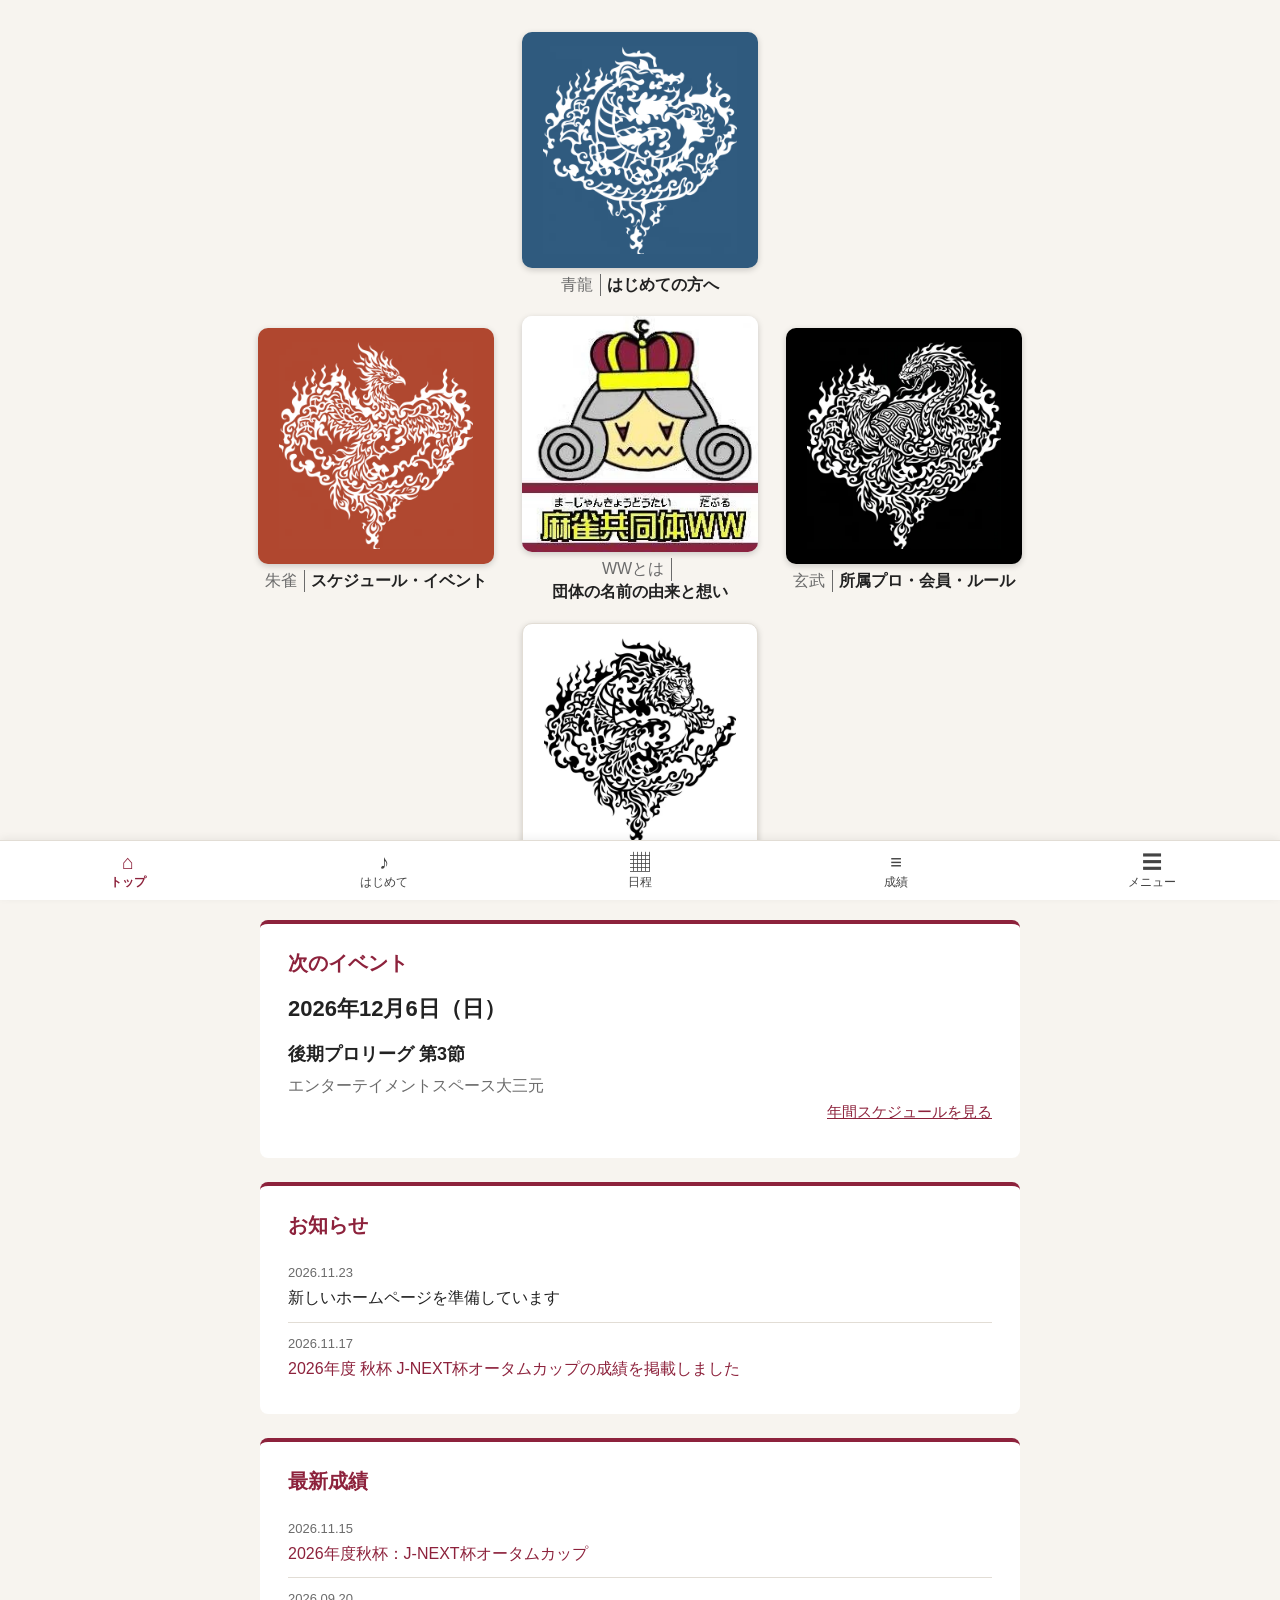
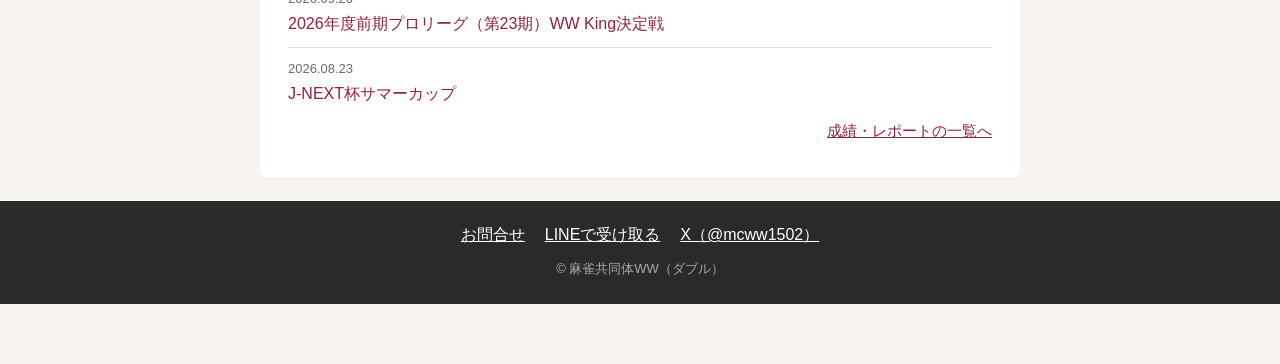
==== index.html @ 157da6ee "麻雀共同体WW ホームページ 初版（確認用・noindex と robots.txt で検索に出さない） Co-Authored-By: Claude Opus 5.5 <noreply@anthro" ====
<!doctype html>
<html lang="ja">
<head>
<meta charset="utf-8">
<meta name="viewport" content="width=device-width, initial-scale=1">
<meta name="robots" content="noindex, nofollow"><!-- 確認用：本番公開のときに消す（更新手順書 6章） -->
<title>麻雀共同体WW（ダブル）</title>
<meta name="description" content="関西・大阪中心の競技麻雀のプロ団体「麻雀共同体WW」。毎週水曜のWW道場は予約不要・飛び入り参加OK。">
<link rel="stylesheet" href="css/style.css">
</head>
<body>

<main id="main">

  <!-- 四神メニュー -->
  <nav class="shijin" aria-label="メインメニュー">
    <h1 class="visually-hidden">麻雀共同体WW（ダブル）</h1>

    <a class="tile tile-logo" href="about.html">
      <span class="tile-box">
        <img src="img/logo.webp" alt="麻雀共同体WW（ダブル）のロゴ" width="256" height="256"
             onerror="this.hidden=true;this.nextElementSibling.hidden=false">
        <span class="logo-fallback" hidden>麻雀共同体<br>WW</span>
      </span>
      <span class="tile-label"><span class="tile-god">WWとは</span><span class="tile-desc">団体の名前の由来と想い</span></span>
    </a>

    <a class="tile tile-seiryu" href="beginners.html">
      <span class="tile-box">
        <img src="img/seiryu.webp" alt="青龍の図柄" width="480" height="514" loading="eager"
             onerror="this.hidden=true;this.nextElementSibling.hidden=false">
        <span class="tile-fallback" hidden>青龍</span>
      </span>
      <span class="tile-label"><span class="tile-god">青龍</span><span class="tile-desc">はじめての方へ</span></span>
    </a>

    <a class="tile tile-suzaku" href="schedule.html">
      <span class="tile-box">
        <img src="img/suzaku.webp" alt="朱雀の図柄" width="480" height="514"
             onerror="this.hidden=true;this.nextElementSibling.hidden=false">
        <span class="tile-fallback" hidden>朱雀</span>
      </span>
      <span class="tile-label"><span class="tile-god">朱雀</span><span class="tile-desc">スケジュール・イベント</span></span>
    </a>

    <a class="tile tile-genbu" href="members.html">
      <span class="tile-box">
        <img src="img/genbu.webp" alt="玄武の図柄" width="480" height="514"
             onerror="this.hidden=true;this.nextElementSibling.hidden=false">
        <span class="tile-fallback" hidden>玄武</span>
      </span>
      <span class="tile-label"><span class="tile-god">玄武</span><span class="tile-desc">所属プロ・会員・ルール</span></span>
    </a>

    <a class="tile tile-byakko" href="results.html">
      <span class="tile-box">
        <img src="img/byakko.webp" alt="白虎の図柄" width="480" height="514"
             onerror="this.hidden=true;this.nextElementSibling.hidden=false">
        <span class="tile-fallback" hidden>白虎</span>
      </span>
      <span class="tile-label"><span class="tile-god">白虎</span><span class="tile-desc">成績・レポート</span></span>
    </a>
  </nav>

  <!-- 次のイベント -->
  <section class="block" aria-labelledby="h-next">
    <h2 id="h-next">次のイベント</h2>
    <div id="next-event" class="next-event"><p class="muted">読み込み中…</p></div>
    <p class="more"><a href="schedule.html">年間スケジュールを見る</a></p>
  </section>

  <!-- お知らせ -->
  <section class="block" aria-labelledby="h-news">
    <h2 id="h-news">お知らせ</h2>
    <ul id="news-list" class="list"><li class="muted">読み込み中…</li></ul>
  </section>

  <!-- 最新成績 -->
  <section class="block" aria-labelledby="h-results">
    <h2 id="h-results">最新成績</h2>
    <ul id="results-list" class="list"><li class="muted">読み込み中…</li></ul>
    <p class="more"><a href="results.html">成績・レポートの一覧へ</a></p>
  </section>

</main>

<footer class="site-footer">
  <ul class="footer-links">
    <li><a href="contact.html">お問合せ</a></li>
    <li><a id="line-link" href="contact.html#line">LINEで受け取る</a></li>
    <li><a href="https://x.com/mcww1502" target="_blank" rel="noopener">X（@mcww1502）</a></li>
  </ul>
  <p class="copy">© 麻雀共同体WW（ダブル）</p>
</footer>

<!-- 画面下の固定ナビ -->
<nav class="bottom-nav" aria-label="ページ移動">
  <a href="index.html" aria-current="page"><span class="bn-icon" aria-hidden="true">⌂</span>トップ</a>
  <a href="beginners.html"><span class="bn-icon" aria-hidden="true">♪</span>はじめて</a>
  <a href="schedule.html"><span class="bn-icon" aria-hidden="true">▦</span>日程</a>
  <a href="results.html"><span class="bn-icon" aria-hidden="true">≡</span>成績</a>
  <a href="#site-menu" id="menu-btn"><span class="bn-icon" aria-hidden="true">☰</span>メニュー</a>
</nav>

<div id="site-menu" class="site-menu" hidden>
  <div class="site-menu-inner" role="dialog" aria-modal="true" aria-labelledby="menu-title">
    <h2 id="menu-title">メニュー</h2>
    <ul>
      <li><a href="index.html">トップ</a></li>
      <li><a href="about.html">WWとは</a></li>
      <li><a href="beginners.html">はじめての方へ</a></li>
      <li><a href="schedule.html">スケジュール・イベント</a></li>
      <li><a href="results.html">成績・レポート</a></li>
      <li><a href="members.html">所属プロ・会員・ルール</a></li>
      <li><a href="contact.html">お問合せ</a></li>
      <li><a href="https://x.com/mcww1502" target="_blank" rel="noopener">X（@mcww1502）</a></li>
    </ul>
    <button type="button" id="menu-close">閉じる</button>
  </div>
</div>

<script src="js/common.js"></script>
<script src="js/top.js"></script>
</body>
</html>
---- css/style.css ----
/* 麻雀共同体WW ― 共通スタイル（スマホ縦を基準に作る） */
:root {
  --enji: #8d223c;          /* ロゴのえんじ（logo.png から） */
  --seiryu: #2f5a7e;        /* 青龍：落ち着いた藍 */
  --suzaku: #b0472f;        /* 朱雀：えんじと重ならない朱 */
  --byakko: #ffffff;
  --genbu: #000000;
  --bg: #f7f4ef;
  --card: #ffffff;
  --text: #222222;
  --muted: #6b6b6b;
  --line: #e2ddd5;
  --focus: #e0a100;
  --nav-h: 60px;
  color-scheme: light;
}

* { box-sizing: border-box; }
html { -webkit-text-size-adjust: 100%; }
body {
  margin: 0;
  background: var(--bg);
  color: var(--text);
  font-family: "Hiragino Kaku Gothic ProN", "Hiragino Sans", "Yu Gothic UI", "Meiryo", sans-serif;
  font-size: 16px;
  line-height: 1.7;
  padding-bottom: calc(var(--nav-h) + env(safe-area-inset-bottom));
}
img { max-width: 100%; height: auto; display: block; }
a { color: var(--enji); }
a:focus-visible, button:focus-visible {
  outline: 3px solid var(--focus);
  outline-offset: 3px;
  border-radius: 6px;
}
[hidden] { display: none !important; }

/* ---------- 四神メニュー：スマホ（ロゴを上に大きく、四神は2×2） ---------- */
.shijin {
  display: grid;
  grid-template-columns: 1fr 1fr;
  grid-template-areas:
    "logo   logo"
    "seiryu suzaku"
    "byakko genbu";
  gap: 14px 12px;
  padding: 16px;
  max-width: 1000px;
  margin: 0 auto;
}
.visually-hidden {
  position: absolute; width: 1px; height: 1px; margin: -1px; padding: 0;
  overflow: hidden; clip: rect(0 0 0 0); white-space: nowrap; border: 0;
}
/* 中央のロゴ：白地のカード風ボタン（四神と同じ動き） */
.tile-logo { grid-area: logo; margin: 0 auto 4px; width: min(78vw, 340px); }
.tile-logo .tile-box { background: #fff; }
.tile-logo .tile-box img { padding: 0; }
.logo-fallback {
  display: flex; align-items: center; justify-content: center; text-align: center;
  aspect-ratio: 1; border-radius: 50%;
  background: var(--enji); color: #fff;
  font-size: clamp(28px, 9vw, 48px); line-height: 1.25; font-weight: 700;
}

.tile-seiryu { grid-area: seiryu; }
.tile-suzaku { grid-area: suzaku; }
.tile-byakko { grid-area: byakko; }
.tile-genbu  { grid-area: genbu; }

.tile {
  display: flex; flex-direction: column; align-items: stretch;
  text-decoration: none; color: var(--text);
  border-radius: 10px;
  -webkit-tap-highlight-color: transparent;
}
.tile-box {
  position: relative; display: block;
  aspect-ratio: 1;
  border-radius: 10px;
  overflow: hidden;
  box-shadow: 0 2px 6px rgba(0,0,0,.18);
  transition: transform .18s ease, box-shadow .18s ease, filter .18s ease;
}
.tile-box img { width: 100%; height: 100%; object-fit: contain; padding: 6%; }

/* 青龍・朱雀：黒地を色に置き換える（白は白のまま） */
.tile-seiryu .tile-box { background: var(--seiryu); }
.tile-suzaku .tile-box { background: var(--suzaku); }
.tile-seiryu img, .tile-suzaku img { mix-blend-mode: screen; }
/* 白虎・玄武：画像そのまま */
.tile-byakko .tile-box { background: var(--byakko); border: 1px solid var(--line); }
.tile-genbu  .tile-box { background: var(--genbu); }

.tile-fallback {
  position: absolute; inset: 0;
  display: flex; align-items: center; justify-content: center;
  font-size: clamp(30px, 11vw, 64px); font-weight: 700; letter-spacing: .05em;
  color: #fff;
}
.tile-byakko .tile-fallback { color: #111; }

.tile-label {
  display: block; text-align: center;
  margin-top: 6px;
  font-weight: 700; font-size: 15px; line-height: 1.4;
}
.tile-desc { display: inline-block; }
.tile-god {
  display: inline-block; margin-right: .4em; padding-right: .4em;
  border-right: 1px solid var(--muted);
  color: var(--muted); font-weight: 400;
}

/* 浮く・明るくなる（マウス・タップ・キーボード） */
.tile:hover .tile-box,
.tile:focus-visible .tile-box,
.tile:active .tile-box {
  transform: translateY(-4px);
  box-shadow: 0 8px 18px rgba(0,0,0,.25);
  filter: brightness(1.12);
}
.tile:focus-visible { outline: none; }
.tile:focus-visible .tile-box { outline: 3px solid var(--focus); outline-offset: 3px; }
@media (prefers-reduced-motion: reduce) {
  .tile-box { transition: none; }
  .tile:hover .tile-box, .tile:focus-visible .tile-box, .tile:active .tile-box { transform: none; }
}

/* ---------- PC・タブレット：十字の配置 ---------- */
@media (min-width: 768px) {
  .shijin {
    grid-template-columns: repeat(3, minmax(0, 236px));
    grid-template-areas:
      ".      seiryu ."
      "suzaku logo   genbu"
      ".      byakko .";
    justify-content: center;
    align-items: center;
    gap: 20px 28px;
    padding: 32px 16px;
  }
  .tile-logo { width: 100%; margin: 0; }
  .tile-label { font-size: 16px; }
  .tile-fallback { font-size: 56px; }
  .logo-fallback { font-size: 40px; }
}

/* ---------- 下の部分 ---------- */
.block {
  max-width: 760px;
  margin: 0 auto 16px;
  padding: 18px 16px;
  background: var(--card);
  border-top: 4px solid var(--enji);
}
@media (min-width: 768px) { .block { border-radius: 8px; margin-bottom: 24px; padding: 22px 28px; } }
.block h2 { margin: 0 0 10px; font-size: 20px; color: var(--enji); }
.muted { color: var(--muted); }
.more { margin: 10px 0 0; text-align: right; font-size: 15px; }

.next-event p { margin: 0; }
.next-event .ne-date { font-size: 22px; font-weight: 700; }
.next-event .ne-title { font-size: 18px; font-weight: 700; margin: 2px 0; }
.next-event .ne-place { color: var(--muted); margin: 0; }

.list { list-style: none; margin: 0; padding: 0; }
.list li { padding: 10px 0; border-bottom: 1px solid var(--line); }
.list li:last-child { border-bottom: 0; }
.list time { display: block; font-size: 13px; color: var(--muted); }
.list a { text-decoration: none; }
.list a:hover { text-decoration: underline; }

/* ---------- フッター ---------- */
.site-footer {
  background: #2a2a2a; color: #ddd;
  padding: 20px 16px 24px; text-align: center;
}
.footer-links { list-style: none; margin: 0 0 10px; padding: 0; display: flex; flex-wrap: wrap; justify-content: center; gap: 8px 20px; }
.footer-links a { color: #fff; }
.copy { margin: 0; font-size: 13px; color: #aaa; }

/* ---------- 画面下の固定ナビ ---------- */
.bottom-nav {
  position: fixed; left: 0; right: 0; bottom: 0; z-index: 50;
  display: grid; grid-template-columns: repeat(5, 1fr);
  height: calc(var(--nav-h) + env(safe-area-inset-bottom));
  padding-bottom: env(safe-area-inset-bottom);
  background: #fff; border-top: 1px solid var(--line);
  box-shadow: 0 -2px 8px rgba(0,0,0,.06);
}
.bottom-nav a {
  display: flex; flex-direction: column; align-items: center; justify-content: center;
  font-size: 12px; color: #444; text-decoration: none; line-height: 1.2;
}
.bottom-nav a[aria-current="page"] { color: var(--enji); font-weight: 700; }
.bn-icon { font-size: 20px; line-height: 1; margin-bottom: 3px; }

.site-menu {
  position: fixed; inset: 0; z-index: 60;
  background: rgba(0,0,0,.45);
  display: flex; align-items: flex-end;
}
.site-menu-inner {
  width: 100%; background: #fff; border-radius: 14px 14px 0 0;
  padding: 18px 16px calc(18px + env(safe-area-inset-bottom));
}
.site-menu h2 { margin: 0 0 8px; font-size: 18px; }
.site-menu ul { list-style: none; margin: 0 0 12px; padding: 0; }
.site-menu li a { display: block; padding: 12px 4px; border-bottom: 1px solid var(--line); text-decoration: none; font-size: 17px; }
.site-menu button { width: 100%; padding: 12px; font-size: 16px; border: 1px solid var(--line); background: var(--bg); border-radius: 8px; }
@media (min-width: 768px) {
  .site-menu { align-items: center; justify-content: center; }
  .site-menu-inner { max-width: 420px; border-radius: 14px; }
}

/* ---------- 下層ページ共通 ---------- */
.page-header {
  background: #fff; border-bottom: 3px solid var(--enji);
  padding: 8px 16px;
}
.page-header-logo {
  display: inline-flex; align-items: center; gap: 10px;
  text-decoration: none; color: var(--enji); font-weight: 700; font-size: 17px;
}
.page-header-logo img { width: 40px; height: 40px; border-radius: 6px; }
.page { padding-top: 4px; }
.page-title {
  max-width: 760px; margin: 18px auto 12px; padding: 0 16px;
  font-size: 26px; line-height: 1.3; color: var(--enji);
}
.page-title small { display: block; font-size: 15px; color: var(--muted); font-weight: 400; margin-top: 4px; }
.toc {
  max-width: 760px; margin: 0 auto 16px; padding: 0 16px;
  display: flex; flex-wrap: wrap; gap: 8px;
}
.toc a {
  display: inline-block; padding: 6px 14px; border-radius: 999px;
  background: #fff; border: 1px solid var(--line); text-decoration: none; font-size: 15px;
}
.block h3 { margin: 18px 0 6px; font-size: 17px; }
.block p { margin: 0 0 12px; }
.sign { text-align: right; margin-top: 16px !important; }
.sign .kana { font-size: 13px; color: var(--muted); }
[id] { scroll-margin-top: 12px; }

.wishes { margin: 0; display: grid; gap: 10px; }
.wishes > div { border-left: 4px solid var(--enji); background: var(--bg); padding: 10px 14px; border-radius: 0 6px 6px 0; }
.wishes dt { font-weight: 700; font-size: 17px; }
.w-en { display: block; font-size: 13px; letter-spacing: .12em; color: var(--enji); }
.wishes dd { margin: 4px 0 0; }

.timeline { list-style: none; margin: 0; padding: 0; }
.timeline li { position: relative; padding: 0 0 14px 20px; border-left: 2px solid var(--line); margin-left: 6px; }
.timeline li::before {
  content: ""; position: absolute; left: -7px; top: 6px;
  width: 12px; height: 12px; border-radius: 50%; background: var(--enji);
}
.tl-when { display: block; font-size: 14px; font-weight: 700; color: var(--enji); }

/* タブレット幅：ラベルを1行に収める */
@media (min-width: 768px) and (max-width: 1023px) {
  .shijin { gap: 18px 16px; }
  .tile-label { font-size: 14px; }
}

/* スマホ幅：ラベルは「四神名（小）」と「行き先」の2段にそろえる */
@media (max-width: 767px) {
  .tile-god { display: block; margin: 0; padding: 0; border: 0; font-size: 12px; line-height: 1.3; }
  .tile-logo .tile-god { display: inline-block; margin-right: .4em; padding-right: .4em; border-right: 1px solid var(--muted); font-size: inherit; }
}

/* ---------- はじめての方へ ---------- */
.hero { border-top-color: var(--seiryu); }
.hero h2 { color: var(--seiryu); }
.facts { margin: 12px 0 0; display: grid; gap: 8px; }
.facts > div { display: grid; grid-template-columns: 5em 1fr; align-items: baseline; background: var(--bg); border-radius: 6px; padding: 10px 12px; }
.facts dt { font-size: 14px; color: var(--muted); }
.facts dd { margin: 0; font-size: 18px; font-weight: 700; }

/* 【要確認】の枠：まだ決まっていない所を目立たせる */
.todo {
  border: 2px dashed #d9822b; background: #fff6e8; border-radius: 8px;
  padding: 10px 14px;
}
.todo p { margin: 0 0 6px; }
.todo p:last-child { margin-bottom: 0; }
.todo-mark { font-weight: 700; color: #b4560b; }
.todo-ref { font-size: 14px; color: #6b4a1e; }
.todo-inline { font-weight: 700; color: #b4560b; background: #fff6e8; padding: 0 4px; border-radius: 4px; }

.faq details { border-bottom: 1px solid var(--line); }
.faq details:first-child { border-top: 1px solid var(--line); }
.faq summary {
  cursor: pointer; list-style: none; position: relative;
  padding: 14px 32px 14px 2em; font-weight: 700; text-indent: -1.4em;
}
.faq summary::-webkit-details-marker { display: none; }
.faq summary::before { content: "Q."; color: var(--enji); margin-right: .4em; }
.faq summary::after { content: "＋"; position: absolute; right: 6px; top: 14px; text-indent: 0; color: var(--muted); }
.faq details[open] summary::after { content: "－"; }
.faq details p { margin: 0 0 14px; padding-left: 2em; }

.cta { border-top-color: #06c755; }
.cta-buttons { display: grid; gap: 10px; margin: 12px 0; }
.btn {
  display: flex; flex-direction: column; align-items: center; justify-content: center;
  min-height: 52px; padding: 8px 16px; border-radius: 10px;
  font-size: 17px; font-weight: 700; text-decoration: none; text-align: center;
}
.btn small { font-size: 12px; font-weight: 400; }
.btn-line { background: #06c755; color: #fff; }
.btn-line.is-disabled { background: #cfd8d2; color: #555; cursor: not-allowed; }
.btn-x { background: #111; color: #fff; }
.btn-x:hover { background: #333; }
.contact-line { font-size: 15px; }
@media (min-width: 768px) { .cta-buttons { grid-template-columns: 1fr 1fr; } }

/* ---------- スケジュール・イベント ---------- */
.small { font-size: 14px; }
.weekly { border-top-color: var(--suzaku); }
.weekly h2 { display: flex; align-items: center; gap: 8px; }
.weekly-badge { background: var(--suzaku); color: #fff; font-size: 13px; padding: 2px 10px; border-radius: 999px; }
.weekly-note { font-size: 15px; margin-top: 10px !important; }

.sched { list-style: none; margin: 8px 0 0; padding: 0; }
.sched-month {
  font-weight: 700; color: var(--enji); font-size: 15px;
  padding: 14px 0 4px; border-bottom: 2px solid var(--enji);
}
.sched-item { display: grid; grid-template-columns: 52px 1fr; gap: 10px; padding: 10px 0; border-bottom: 1px solid var(--line); }
.sched-day { text-align: center; line-height: 1.1; padding-top: 2px; }
.sched-d { display: block; font-size: 24px; font-weight: 700; }
.sched-w { font-size: 13px; color: var(--muted); }
.sched-title { margin: 0; font-weight: 700; }
.sched-title a { color: inherit; text-decoration: none; }
.sched-title a:hover { text-decoration: underline; }
.sched-meta { margin: 2px 0 0; font-size: 14px; color: var(--muted); }
.chip { display: inline-block; font-size: 13px; padding: 2px 10px; border-radius: 999px; margin-top: 6px; text-decoration: none; }
.chip-result { background: var(--enji); color: #fff; }
.chip-result::after { content: " →"; }
.chip-done { background: var(--line); color: var(--muted); }
.chip-next { background: var(--suzaku); color: #fff; font-weight: 700; margin: 0 0 4px; }

.is-past .sched-d, .is-past .sched-title { color: #8a8a8a; }
.is-next {
  background: #fff3ef; border: 2px solid var(--suzaku); border-radius: 8px;
  padding: 12px 10px; margin: 6px 0;
}
.is-next .sched-d { color: var(--suzaku); font-size: 28px; }
.is-next .sched-title { font-size: 18px; }

.events { display: grid; gap: 14px; }
.event { border: 1px solid var(--line); border-radius: 8px; padding: 14px; scroll-margin-top: 12px; }
.event h3 { margin: 0 0 6px; font-size: 18px; color: var(--enji); }
.event p { margin: 0 0 10px; }
.event-facts { margin: 0 0 10px; display: grid; gap: 6px; }
.event-facts > div { display: grid; grid-template-columns: 5.5em 1fr; gap: 8px; font-size: 15px; }
.event-facts dt { color: var(--muted); }
.event-facts dd { margin: 0; }
@media (min-width: 768px) { .events { grid-template-columns: 1fr 1fr; } }

.past-box { margin: 10px 0 4px; border: 1px solid var(--line); border-radius: 8px; background: var(--bg); }
.past-box summary { cursor: pointer; padding: 10px 12px; font-weight: 700; font-size: 15px; color: var(--enji); }
.past-box[open] summary { border-bottom: 1px solid var(--line); }
.past-box .sched { margin: 0; padding: 0 12px 8px; }
.sched .sched-title { margin: 0; }
.sched .sched-meta { margin: 2px 0 0; }

/* ---------- 成績・レポート ---------- */
.filters { padding-top: 14px; padding-bottom: 14px; }
.filter-label { margin: 0 0 6px; font-size: 14px; color: var(--muted); font-weight: 700; }
.filter-btns { display: flex; flex-wrap: wrap; gap: 6px; margin-bottom: 12px; }
.filter-btn {
  font: inherit; font-size: 14px; padding: 6px 12px; border-radius: 999px;
  border: 1px solid var(--line); background: #fff; color: var(--text); cursor: pointer;
  min-height: 36px;
}
.filter-btn[aria-pressed="true"] { background: var(--byakko-ink, #222); color: #fff; border-color: #222; font-weight: 700; }
.filter-row { display: flex; align-items: center; gap: 10px; margin: 0; flex-wrap: wrap; }
.filter-row .filter-label { margin: 0; }
#year-filter { font: inherit; font-size: 15px; padding: 6px 10px; border-radius: 8px; border: 1px solid var(--line); background: #fff; min-height: 36px; }
.result-count { margin-left: auto; font-size: 14px; color: var(--muted); }

.results { max-width: 760px; margin: 0 auto 16px; display: grid; gap: 16px; }
.results > .todo { margin: 0 16px; }
.result { background: var(--card); border-top: 4px solid #222; padding: 16px; scroll-margin-top: 12px; }
@media (min-width: 768px) { .result { border-radius: 8px; padding: 20px 28px; } }
.result.is-target { box-shadow: 0 0 0 3px var(--focus); }
.result h3 { margin: 4px 0 2px; font-size: 18px; line-height: 1.45; }
.result-meta { margin: 0; display: flex; flex-wrap: wrap; gap: 6px; align-items: center; }
.result-meta .chip { margin: 0; }
.chip-kind { background: #222; color: #fff; }
.chip-year { background: var(--line); color: var(--text); }
.result-date { margin: 0 0 10px; font-size: 14px; color: var(--muted); }
.result-top { margin: 0 0 12px; display: grid; gap: 6px; }
.result-top > div { display: flex; flex-wrap: wrap; gap: 4px 12px; align-items: baseline; background: var(--bg); border-radius: 6px; padding: 8px 12px; }
.result-top dt { font-size: 14px; color: var(--muted); }
.result-top dd { margin: 0; font-size: 17px; font-weight: 700; }

.table-wrap { overflow-x: auto; margin: 0 0 12px; -webkit-overflow-scrolling: touch; }
.score { border-collapse: collapse; width: 100%; font-size: 14px; white-space: nowrap; font-variant-numeric: tabular-nums; }
.score th, .score td { padding: 6px 8px; border-bottom: 1px solid var(--line); text-align: right; }
.score thead th { font-size: 12px; color: var(--muted); font-weight: 400; border-bottom: 2px solid #222; }
.score th[scope="row"] { text-align: left; font-weight: 700; }
.score thead th:nth-child(2) { text-align: left; }
.score .rank { text-align: left; color: var(--muted); }
.score .minus { color: #c0392b; }
.score .total { font-weight: 700; }
.score tbody tr:first-child { background: #fff8e1; }

.result-images { display: grid; grid-template-columns: 1fr 1fr; gap: 8px; margin: 0 0 10px; }
.result-images a:only-child { grid-column: 1 / -1; }
.result-images img { width: 100%; height: auto; border-radius: 6px; border: 1px solid var(--line); background: var(--bg); }
.result-note { font-size: 15px; margin: 0 0 8px; }
.result-links { display: flex; flex-wrap: wrap; gap: 6px 16px; margin: 0; font-size: 14px; }
.result-links a::after { content: " ↗"; }

.older-list { list-style: none; margin: 0; padding: 0; display: grid; grid-template-columns: 1fr 1fr; gap: 6px 16px; }
.older-list a { display: block; padding: 6px 0; font-size: 15px; }
.older-list a::after { content: " ↗"; }
.results > * { min-width: 0; }
.result-images a:only-child { max-width: 520px; }

/* ---------- 所属プロ・会員・ルール ---------- */
.genbu-accent { border-top-color: #000; }
.todo-block { display: block; padding: 6px 10px; margin: 0 0 12px; }
.rule { border: 1px solid var(--line); border-radius: 8px; margin: 10px 0; background: #fff; }
.rule summary {
  cursor: pointer; padding: 12px 40px 12px 14px; font-weight: 700; font-size: 17px; position: relative;
  list-style: none;
}
.rule summary::-webkit-details-marker { display: none; }
.rule summary::after { content: "＋"; position: absolute; right: 14px; top: 12px; color: var(--muted); }
.rule[open] summary::after { content: "－"; }
.rule[open] summary { border-bottom: 1px solid var(--line); color: var(--enji); }
.rule-body { padding: 4px 14px 14px; }
.rule-text h4 { margin: 18px 0 6px; font-size: 16px; color: var(--enji); border-left: 4px solid var(--enji); padding-left: 8px; }
.rule-text h5 { margin: 14px 0 4px; font-size: 15px; }
.rule-text p { margin: 0 0 10px; line-height: 1.85; overflow-wrap: anywhere; }
.rule-text ul { padding-left: 1.2em; margin: 0 0 10px; }
.rule-text li { margin: 0 0 6px; }
.rule-diff { color: #c0392b; font-style: normal; }
.rule-same { font-size: 15px; color: var(--muted); }
.tile-img { display: inline-block; width: 20px; height: auto; vertical-align: -6px; margin: 0 1px; }
.rule-table-img { display: block; max-width: 100%; margin: 8px 0; border: 1px solid var(--line); border-radius: 6px; }

.pro-list { list-style: none; margin: 0; padding: 0; display: grid; grid-template-columns: 1fr 1fr; gap: 12px; }
@media (min-width: 768px) { .pro-list { grid-template-columns: repeat(3, 1fr); } }
.pro { border: 1px solid var(--line); border-radius: 8px; overflow: hidden; background: #fff; }
.pro-photo {
  aspect-ratio: 4 / 3; background: repeating-linear-gradient(45deg, #f1ede6, #f1ede6 8px, #ebe5dc 8px, #ebe5dc 16px);
  display: flex; align-items: center; justify-content: center; color: var(--muted); font-size: 13px;
}
.pro-photo img { width: 100%; height: 100%; object-fit: cover; }
.pro-body { padding: 8px 10px 10px; }
.pro-title { font-size: 12px; color: #fff; background: #000; border-radius: 4px; padding: 1px 6px; }
.pro-name { margin: 4px 0 0 !important; font-weight: 700; font-size: 17px; }
.pro-kana { margin: 0 !important; font-size: 12px; color: var(--muted); }

.plans { display: grid; gap: 12px; margin-bottom: 8px; }
@media (min-width: 768px) { .plans { grid-template-columns: repeat(3, 1fr); } }
.plan { border: 1px solid var(--line); border-radius: 8px; padding: 12px 14px; }
.plan h3 { margin: 0 0 6px !important; font-size: 17px; }
.plan-fee { display: block; font-size: 15px; color: var(--enji); }
.plan p { font-size: 15px; }
.plan ul { padding-left: 1.2em; margin: 0 0 8px; font-size: 15px; }
.plain-table { width: 100%; border-collapse: collapse; font-size: 14px; }
.plain-table th, .plain-table td { border-top: 1px solid var(--line); padding: 6px 4px; text-align: left; vertical-align: top; }
.plain-table th { white-space: nowrap; width: 4.5em; color: var(--muted); font-weight: 400; }
.supporters { display: grid; gap: 12px; }
@media (min-width: 768px) { .supporters { grid-template-columns: 2fr 1fr; } }
.supporters h4 { margin: 0 0 6px; font-size: 15px; color: var(--muted); }
.name-list { list-style: none; margin: 0; padding: 0; display: flex; flex-wrap: wrap; gap: 6px; }
.name-list li { background: var(--bg); border-radius: 999px; padding: 3px 10px; font-size: 14px; }
.exam-facts > div { grid-template-columns: 5.5em 1fr; }

/* ---------- お問合せ ---------- */
.page-note { max-width: 728px; margin: 0 auto 16px; }
@media (max-width: 767px) { .page-note { margin: 0 16px 16px; } }
.btn-form { background: var(--enji); color: #fff; }
.btn-form.is-disabled { background: #e3d3d6; color: #555; cursor: not-allowed; }
.notes { padding-left: 1.2em; margin: 0; }
.notes li { margin-bottom: 8px; }
.price-table { margin-bottom: 10px; font-size: 16px; }
.price-table thead th { font-size: 13px; color: var(--muted); font-weight: 400; }
.price-table td { font-weight: 700; font-size: 17px; }
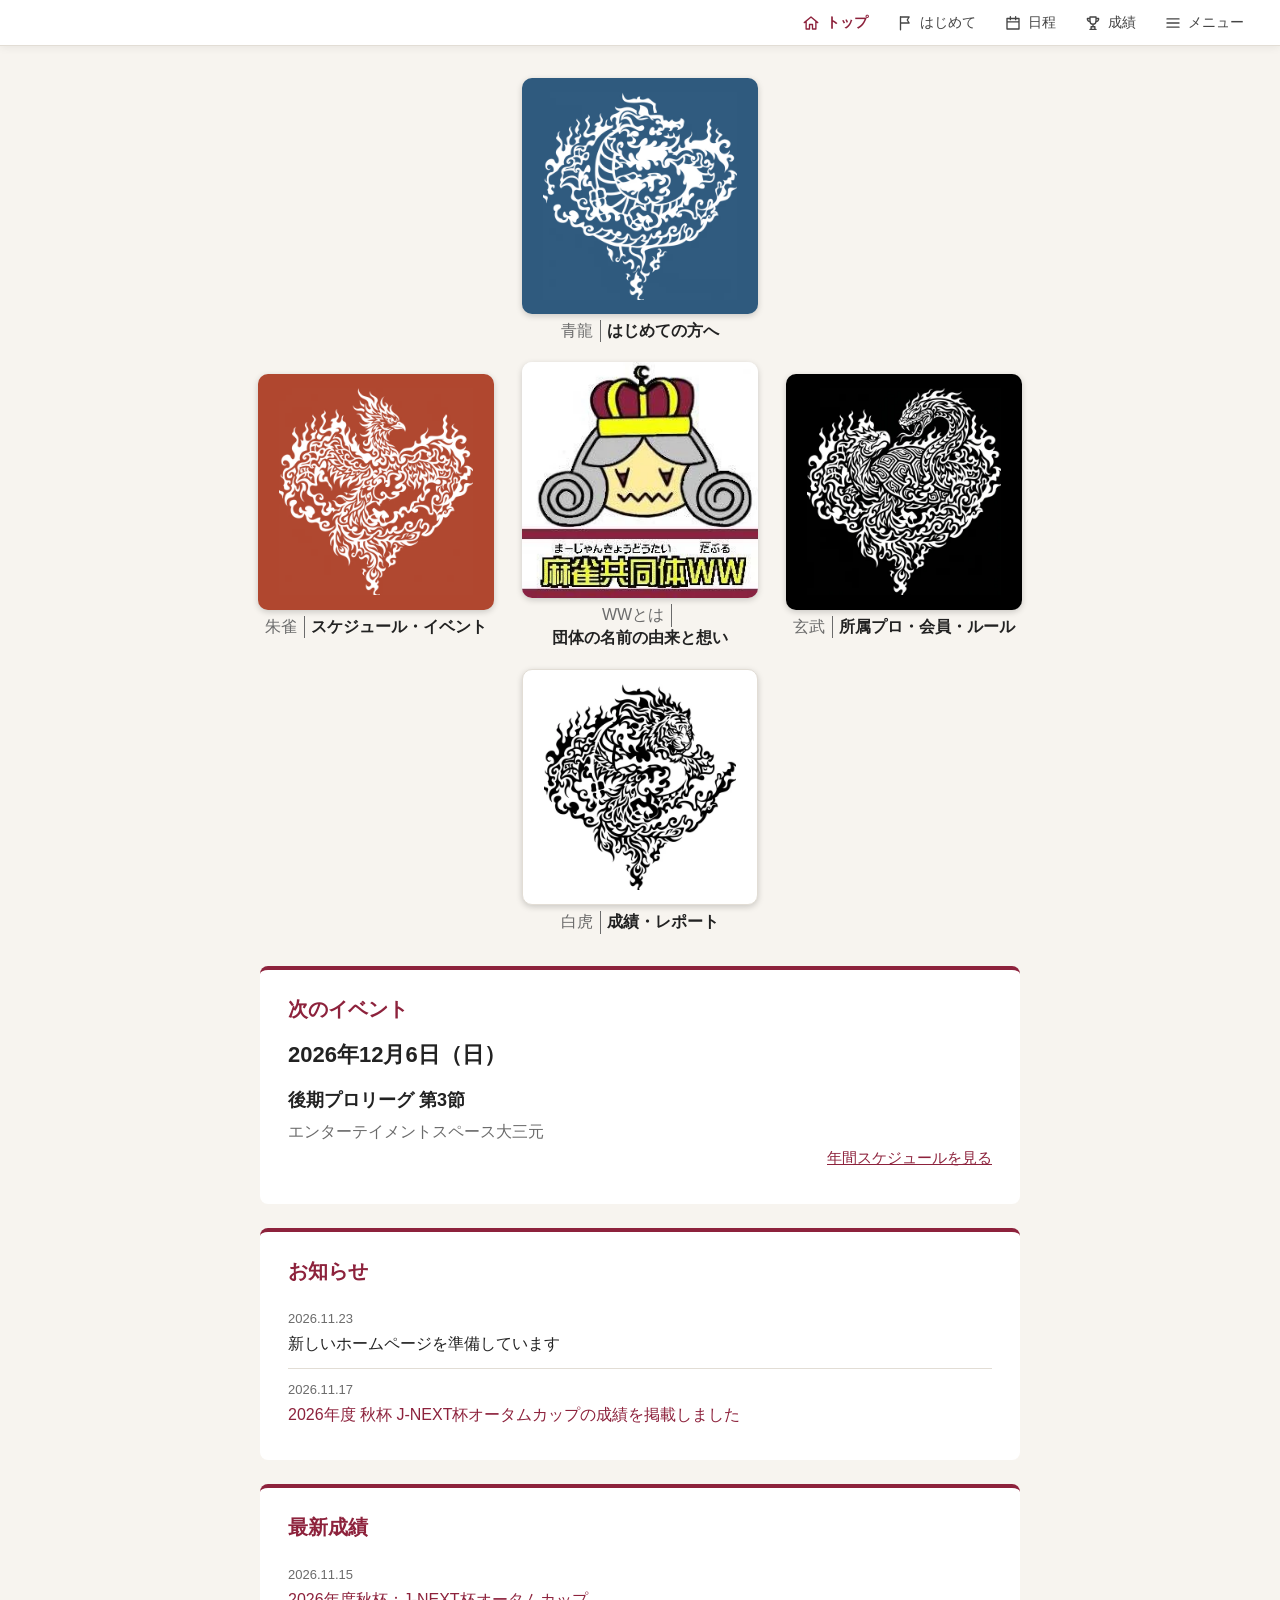
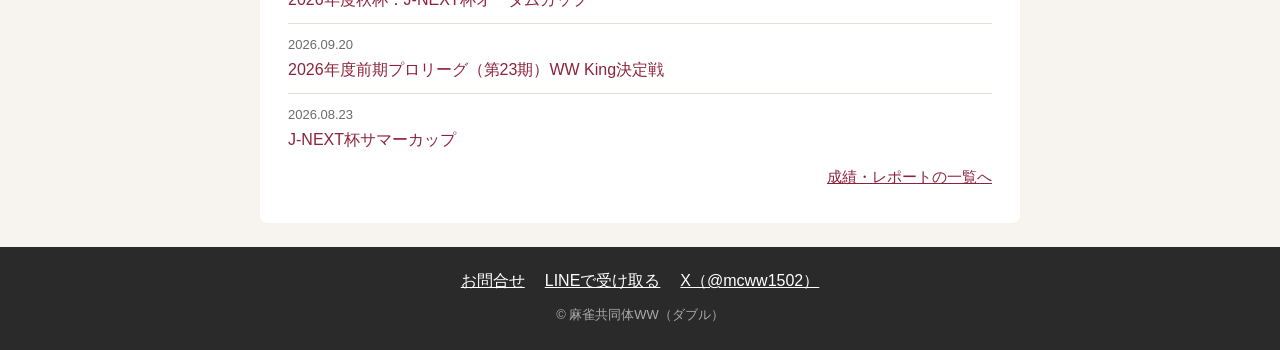
==== commit bb0ed1ae: "固定メニュー：アイコンを意味の合う形に（はじめて＝旗・成績＝トロフィー）、PC（1024px以上）は画面上部に小さく置く Co-Authored-By: Claude Opus 5.5 <norepl" ====
--- a/index.html
+++ b/index.html
@@ -22,7 +22,7 @@
              onerror="this.hidden=true;this.nextElementSibling.hidden=false">
         <span class="logo-fallback" hidden>麻雀共同体<br>WW</span>
       </span>
-      <span class="tile-label"><span class="tile-god">WWとは</span><span class="tile-desc">団体の名前の由来と想い</span></span>
+      <span class="tile-label"><span class="tile-god">WWとは</span><span class="tile-desc lbl-pc">団体の名前の由来と想い</span></span>
     </a>
 
     <a class="tile tile-seiryu" href="beginners.html">
@@ -40,7 +40,7 @@
              onerror="this.hidden=true;this.nextElementSibling.hidden=false">
         <span class="tile-fallback" hidden>朱雀</span>
       </span>
-      <span class="tile-label"><span class="tile-god">朱雀</span><span class="tile-desc">スケジュール・イベント</span></span>
+      <span class="tile-label"><span class="tile-god">朱雀</span><span class="tile-desc"><span class="lbl-pc">スケジュール・イベント</span><span class="lbl-sp">日程</span></span></span>
     </a>
 
     <a class="tile tile-genbu" href="members.html">
@@ -49,7 +49,7 @@
              onerror="this.hidden=true;this.nextElementSibling.hidden=false">
         <span class="tile-fallback" hidden>玄武</span>
       </span>
-      <span class="tile-label"><span class="tile-god">玄武</span><span class="tile-desc">所属プロ・会員・ルール</span></span>
+      <span class="tile-label"><span class="tile-god">玄武</span><span class="tile-desc"><span class="lbl-pc">所属プロ・会員・ルール</span><span class="lbl-sp">所属プロ・<wbr>ルール</span></span></span>
     </a>
 
     <a class="tile tile-byakko" href="results.html">
@@ -58,7 +58,7 @@
              onerror="this.hidden=true;this.nextElementSibling.hidden=false">
         <span class="tile-fallback" hidden>白虎</span>
       </span>
-      <span class="tile-label"><span class="tile-god">白虎</span><span class="tile-desc">成績・レポート</span></span>
+      <span class="tile-label"><span class="tile-god">白虎</span><span class="tile-desc"><span class="lbl-pc">成績・レポート</span><span class="lbl-sp">成績</span></span></span>
     </a>
   </nav>
 
@@ -95,11 +95,11 @@
 
 <!-- 画面下の固定ナビ -->
 <nav class="bottom-nav" aria-label="ページ移動">
-  <a href="index.html" aria-current="page"><span class="bn-icon" aria-hidden="true">⌂</span>トップ</a>
-  <a href="beginners.html"><span class="bn-icon" aria-hidden="true">♪</span>はじめて</a>
-  <a href="schedule.html"><span class="bn-icon" aria-hidden="true">▦</span>日程</a>
-  <a href="results.html"><span class="bn-icon" aria-hidden="true">≡</span>成績</a>
-  <a href="#site-menu" id="menu-btn"><span class="bn-icon" aria-hidden="true">☰</span>メニュー</a>
+  <a href="index.html" aria-current="page"><svg class="bn-icon" aria-hidden="true" viewBox="0 0 24 24" width="22" height="22"><path d="M3 11.5 12 4l9 7.5M5.5 9.5V20h4.5v-6h4v6h4.5V9.5"/></svg>トップ</a>
+  <a href="beginners.html"><svg class="bn-icon" aria-hidden="true" viewBox="0 0 24 24" width="22" height="22"><path d="M6 21V3.5M6 4h11.5l-2.5 4 2.5 4H6"/></svg>はじめて</a>
+  <a href="schedule.html"><svg class="bn-icon" aria-hidden="true" viewBox="0 0 24 24" width="22" height="22"><path d="M4 6h16v14H4zM4 10.5h16M8.5 3.5v4M15.5 3.5v4"/></svg>日程</a>
+  <a href="results.html"><svg class="bn-icon" aria-hidden="true" viewBox="0 0 24 24" width="22" height="22"><path d="M8 4h8v5.5a4 4 0 0 1-8 0zM8 6H4.5a3.5 3.5 0 0 0 3.8 4M16 6h3.5a3.5 3.5 0 0 1-3.8 4M12 13.5V17M8 20.5h8M9.5 17h5v3.5h-5z"/></svg>成績</a>
+  <a href="#site-menu" id="menu-btn"><svg class="bn-icon" aria-hidden="true" viewBox="0 0 24 24" width="22" height="22"><path d="M4 6.5h16M4 12h16M4 17.5h16"/></svg>メニュー</a>
 </nav>
 
 <div id="site-menu" class="site-menu" hidden>
--- a/css/style.css
+++ b/css/style.css
@@ -180,7 +180,7 @@
 .footer-links a { color: #fff; }
 .copy { margin: 0; font-size: 13px; color: #aaa; }
 
-/* ---------- 画面下の固定ナビ ---------- */
+/* ---------- 固定メニュー（スマホ・タブレットは画面下、PCは画面上） ---------- */
 .bottom-nav {
   position: fixed; left: 0; right: 0; bottom: 0; z-index: 50;
   display: grid; grid-template-columns: repeat(5, 1fr);
@@ -194,7 +194,26 @@
   font-size: 12px; color: #444; text-decoration: none; line-height: 1.2;
 }
 .bottom-nav a[aria-current="page"] { color: var(--enji); font-weight: 700; }
-.bn-icon { font-size: 20px; line-height: 1; margin-bottom: 3px; }
+.bn-icon {
+  width: 22px; height: 22px; margin-bottom: 3px; flex: none;
+  fill: none; stroke: currentColor; stroke-width: 1.8; stroke-linecap: round; stroke-linejoin: round;
+}
+
+/* PC（幅1024px以上）：画面下の固定メニューは出さず、同じ内容を画面の上部に小さく置く */
+@media (min-width: 1024px) {
+  :root { --nav-h: 46px; }
+  body { padding-bottom: 0; padding-top: var(--nav-h); }
+  html { scroll-padding-top: calc(var(--nav-h) + 8px); }   /* 目次のリンクで飛んだ先が上のメニューに隠れないように */
+  .bottom-nav {
+    top: 0; bottom: auto; height: var(--nav-h); padding: 0 24px;
+    grid-template-columns: repeat(5, auto); justify-content: end; gap: 4px;
+    border-top: 0; border-bottom: 1px solid var(--line);
+    box-shadow: 0 2px 8px rgba(0,0,0,.06);
+  }
+  .bottom-nav a { flex-direction: row; gap: 6px; padding: 0 12px; font-size: 14px; border-radius: 6px; }
+  .bottom-nav a:hover { background: var(--bg); }
+  .bottom-nav .bn-icon { width: 18px; height: 18px; margin: 0; }
+}
 
 .site-menu {
   position: fixed; inset: 0; z-index: 60;
@@ -264,10 +283,38 @@
   .tile-label { font-size: 14px; }
 }
 
+/* PC・タブレットは長いラベル、スマホは短いラベル */
+.lbl-sp { display: none; }
+
 /* スマホ幅：ラベルは「四神名（小）」と「行き先」の2段にそろえる */
 @media (max-width: 767px) {
   .tile-god { display: block; margin: 0; padding: 0; border: 0; font-size: 12px; line-height: 1.3; }
   .tile-logo .tile-god { display: inline-block; margin-right: .4em; padding-right: .4em; border-right: 1px solid var(--muted); font-size: inherit; }
+  .lbl-pc { display: none; }
+  .lbl-sp { display: inline; }
+}
+
+/* スマホ幅（320〜767px）：PCと同じ十字の配置。列の幅は 1 : 1.8 : 1（真ん中を広くしてロゴの文字を読めるように） */
+@media (min-width: 320px) and (max-width: 767px) {
+  .shijin {
+    grid-template-columns: minmax(0, 1fr) minmax(0, 1.8fr) minmax(0, 1fr);
+    grid-template-areas:
+      ".      seiryu ."
+      "suzaku logo   genbu"
+      ".      byakko .";
+    align-items: center;
+    gap: 10px 6px;
+    padding: 12px 8px;
+    max-width: 520px;            /* 真ん中の列が 256px を超えない（ロゴを引き伸ばさない） */
+    container-type: inline-size;
+  }
+  /* 朱雀・玄武は、ラベルの行数が違っても図柄の上下の位置をロゴの中央にそろえる */
+  .tile-suzaku, .tile-genbu { align-self: start; margin-top: calc((100cqw - 12px) / 3.8 * .4); }
+  .tile-logo { width: 100%; margin: 0; }
+  .tile-logo .tile-god { margin: 0; padding: 0; border: 0; color: var(--text); font-weight: 700; }
+  .tile-label { margin-top: 4px; font-size: 13px; line-height: 1.35; word-break: keep-all; overflow-wrap: anywhere; }
+  .tile-fallback { font-size: clamp(22px, 7vw, 40px); }
+  .logo-fallback { font-size: clamp(20px, 6vw, 32px); }
 }
 
 /* ---------- はじめての方へ ---------- */
